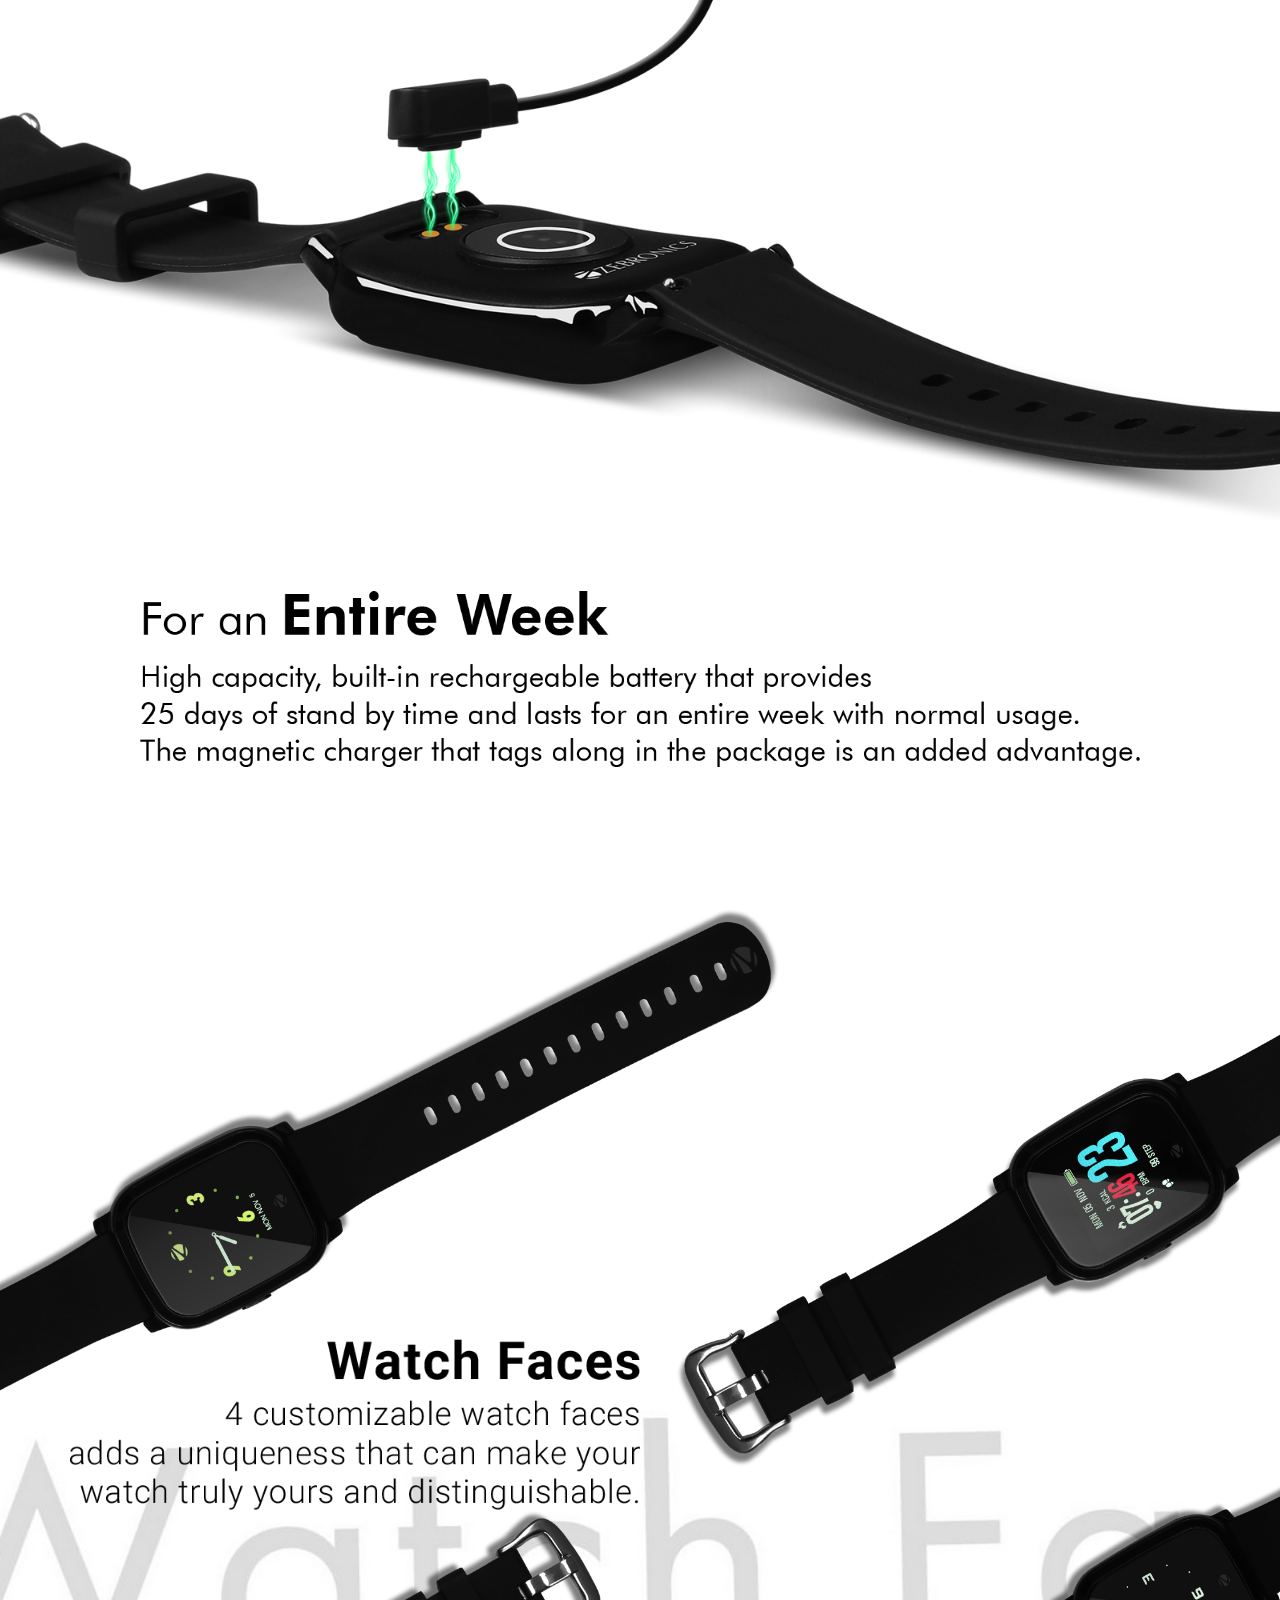
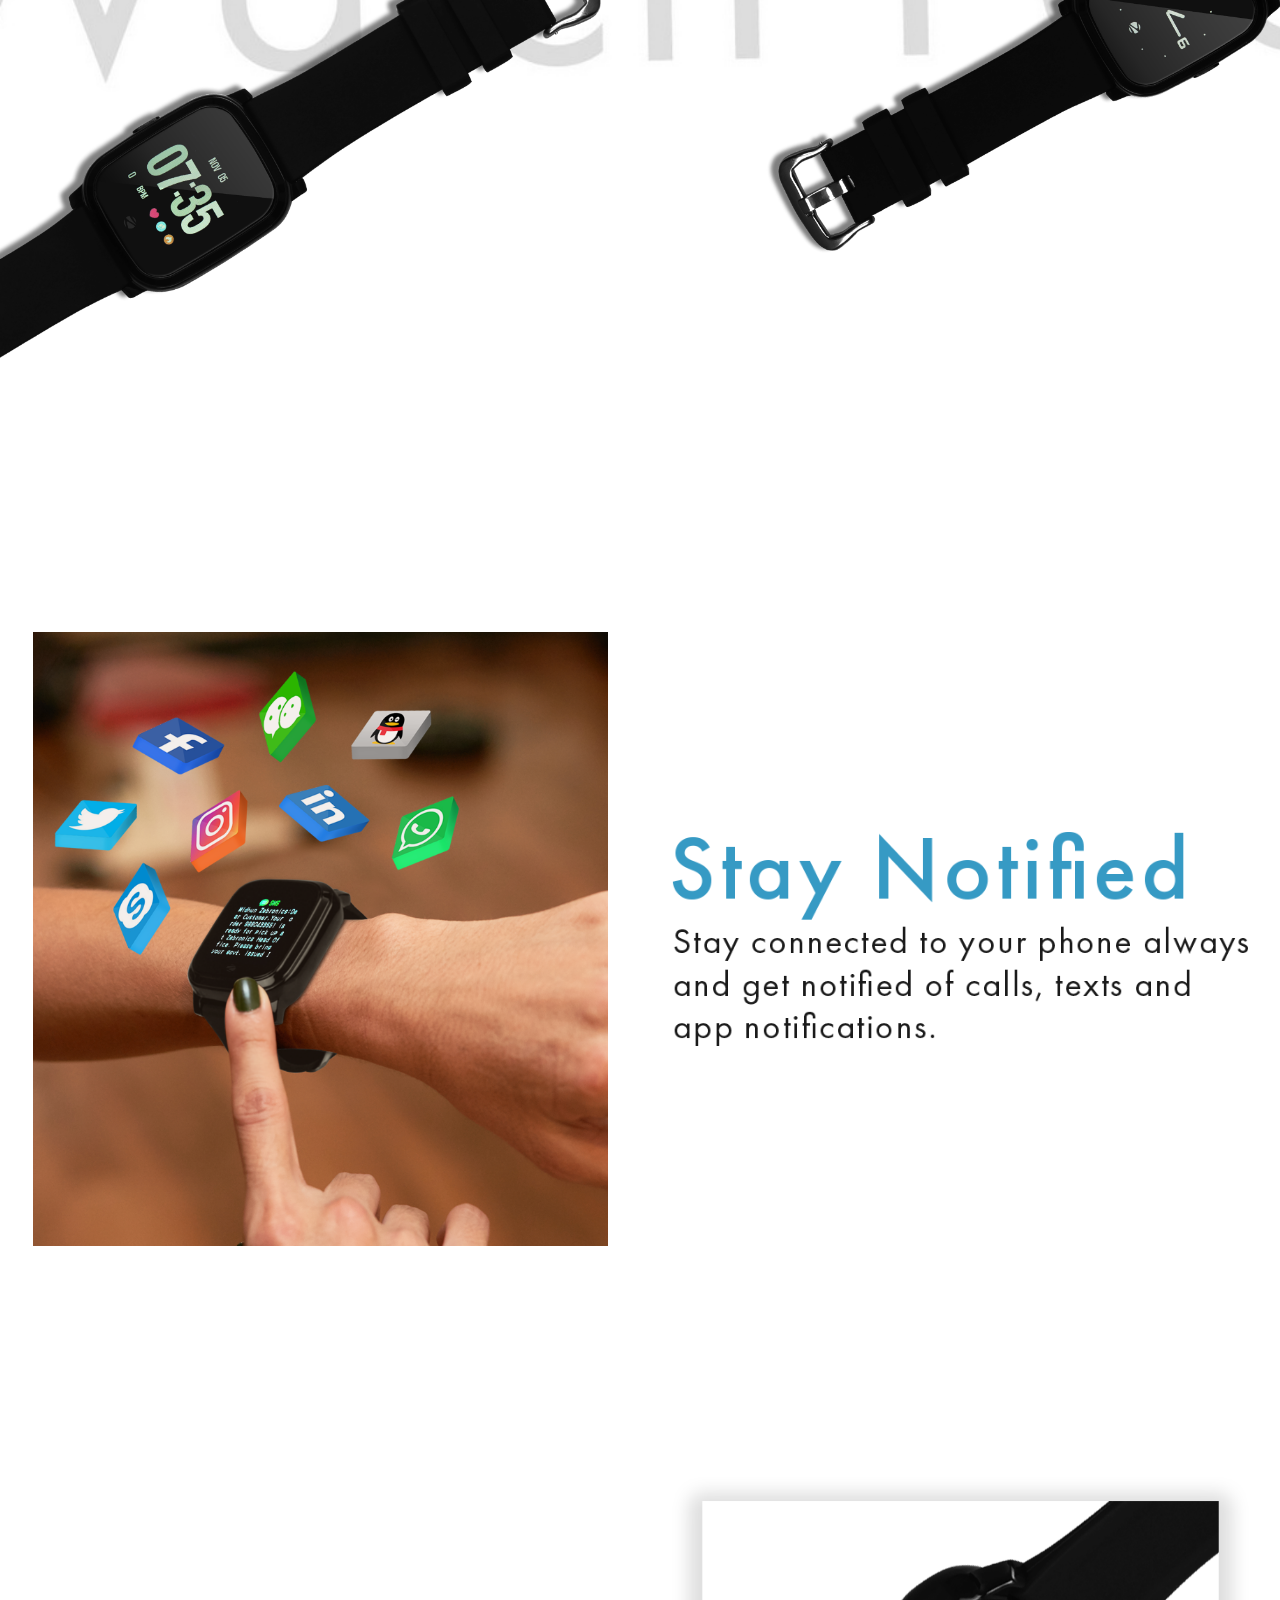
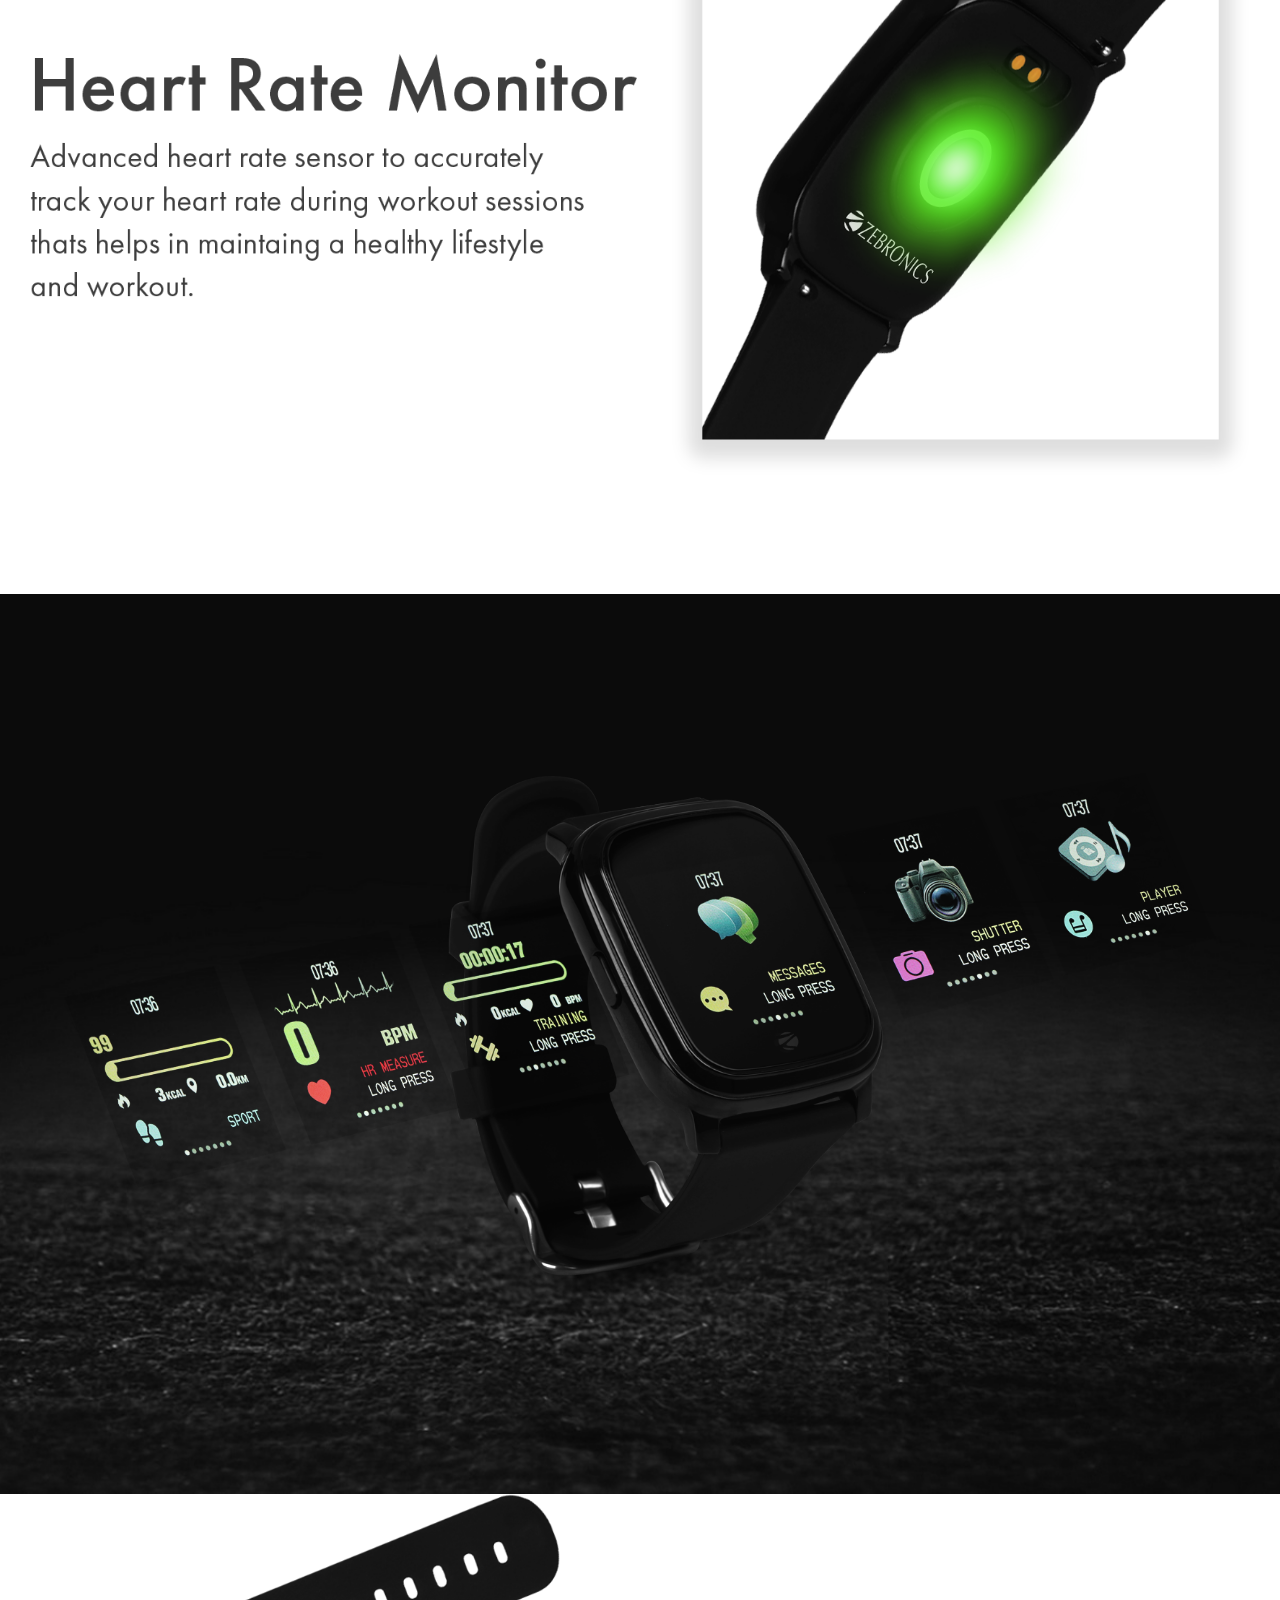
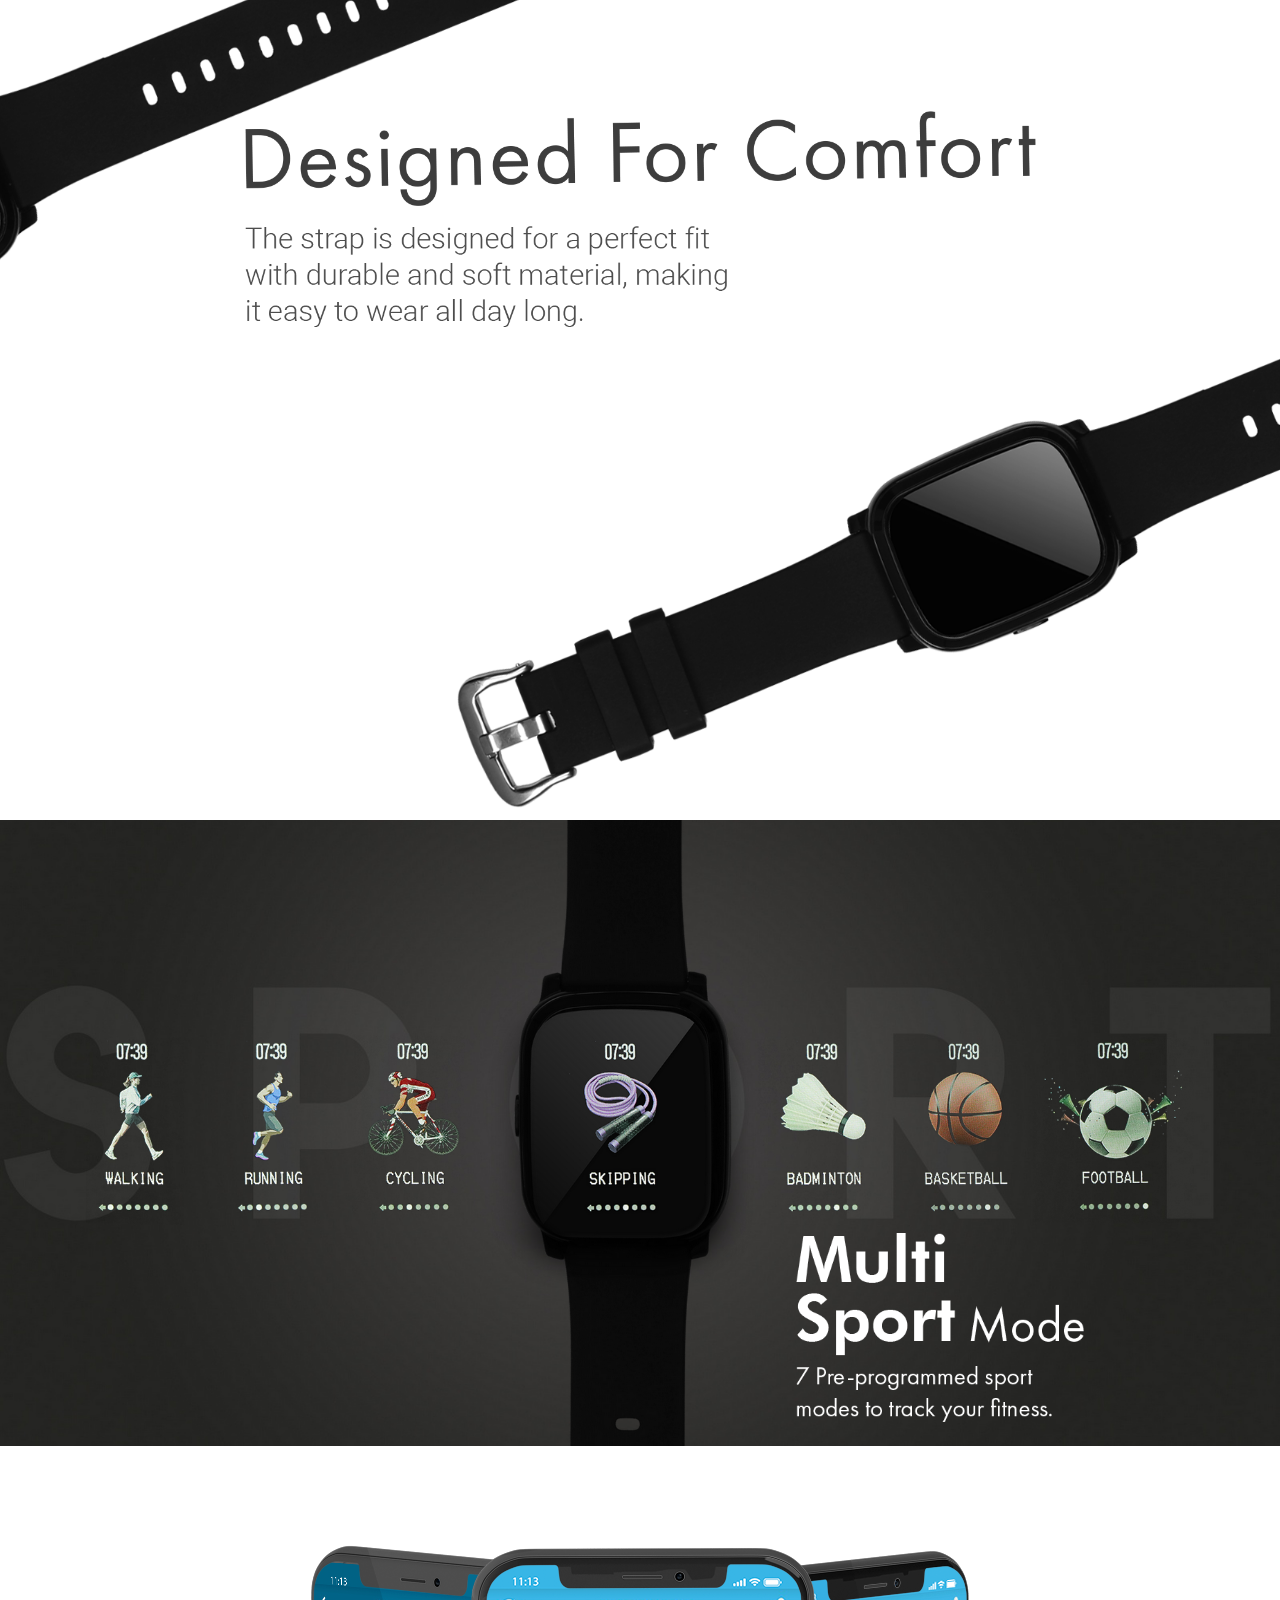
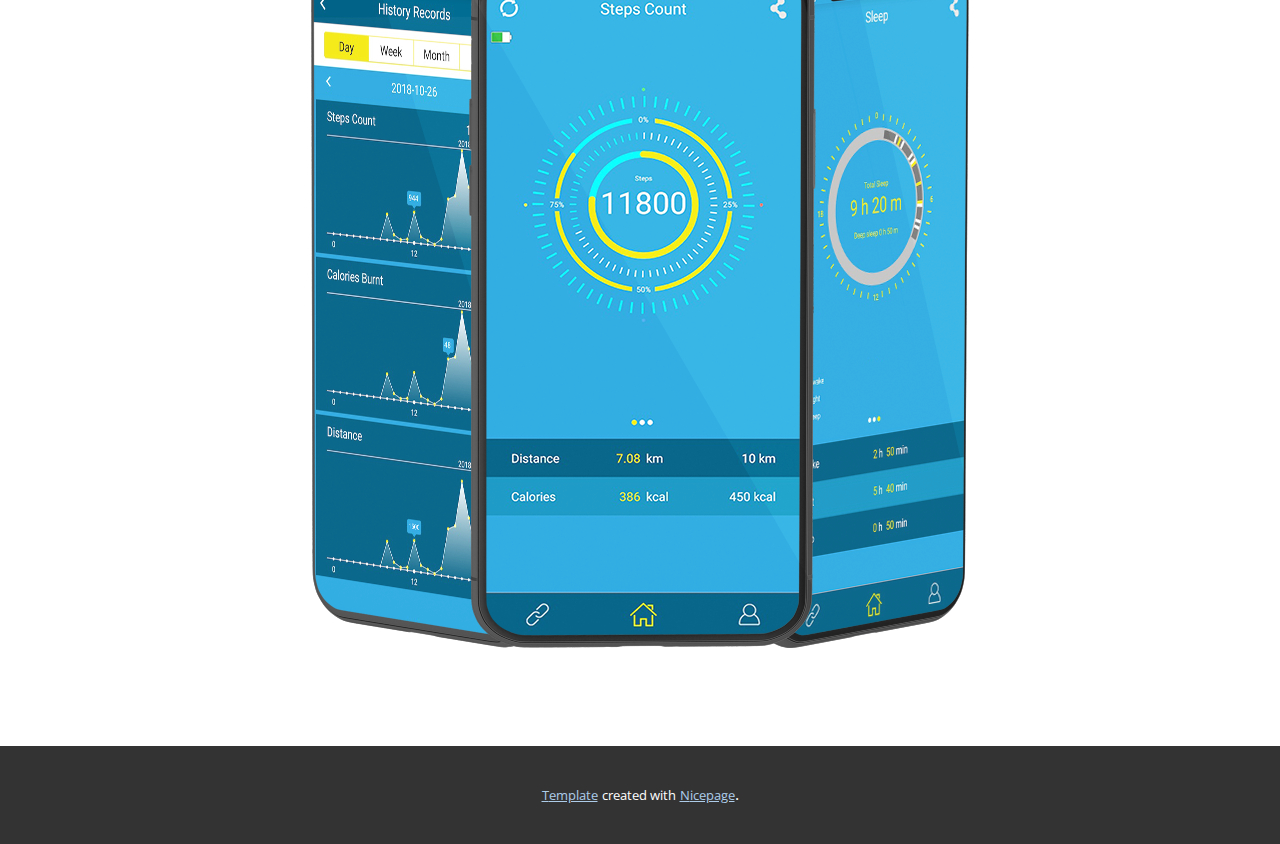
==== Page-1.html @ 2b34265b "initial commit" ====
<!DOCTYPE html>
<html style="font-size: 16px;">

<head>
    <meta name="viewport" content="width=device-width, initial-scale=1.0">
    <meta charset="utf-8">
    <meta name="keywords" content="">
    <meta name="description" content="">
    <meta name="page_type" content="np-template-header-footer-from-plugin">
    <title>Page 1</title>
    <link rel="stylesheet" href="nicepage.css" media="screen">
    <link rel="stylesheet" href="Page-1.css" media="screen">
    <script class="u-script" type="text/javascript" src="jquery.js" defer=""></script>
    <script class="u-script" type="text/javascript" src="nicepage.js" defer=""></script>
    <link id="u-google-font" rel="stylesheet" href="https://fonts.googleapis.com/css?family=Roboto:100,100i,300,300i,400,400i,500,500i,700,700i,900,900i|Open+Sans:300,300i,400,400i,600,600i,700,700i,800,800i">









    <script type="application/ld+json">
        {
        		"@context": "http://schema.org",
        		"@type": "Organization",
        		"name": "",
        		"url": "index.html"
        }
    </script>
    <meta property="og:title" content="Page 1">
    <meta property="og:type" content="website">
    <meta name="theme-color" content="#478ac9">
    <link rel="canonical" href="index.html">
    <meta property="og:url" content="index.html">
</head>

<body class="u-body">
    <section class="u-clearfix u-hidden-sm u-hidden-xs u-section-1" id="sec-c8ea">
        <div class="u-clearfix u-expanded-width u-layout-wrap u-layout-wrap-1">
            <div class="u-layout">
                <div class="u-layout-col">
                    <div class="u-container-style u-image u-layout-cell u-left-cell u-right-cell u-size-30 u-image-1" data-image-width="1900" data-image-height="881">
                        <div class="u-container-layout u-container-layout-1"></div>
                    </div>
                    <div class="u-container-style u-layout-cell u-left-cell u-right-cell u-size-30 u-layout-cell-2">
                        <div class="u-container-layout u-container-layout-2">
                            <img src="images/batterytxt.png" alt="" class="u-image u-image-default u-image-2" data-image-width="1417" data-image-height="250">
                        </div>
                    </div>
                </div>
            </div>
        </div>
    </section>
    <section class="u-clearfix u-hidden-sm u-hidden-xs u-image u-section-2" id="sec-03a7">
        <div class="u-clearfix u-sheet u-valign-bottom-lg u-valign-bottom-xl u-sheet-1">
            <img src="images/Group1copy2.png" alt="" class="u-image u-image-default u-image-1" data-image-width="1512" data-image-height="872">
            <img src="images/Group1copy3.png" alt="" class="u-image u-image-default u-image-2" data-image-width="1459" data-image-height="892">
            <img src="images/Group1copy.png" alt="" class="u-image u-image-default u-image-3" data-image-width="1566" data-image-height="976">
            <img src="images/facestxt.png" alt="" class="u-image u-image-default u-image-4" data-image-width="711" data-image-height="213">
            <img src="images/Group1.png" alt="" class="u-image u-image-default u-image-5" data-image-width="1464" data-image-height="954">
        </div>
    </section>
    <section class="u-clearfix u-hidden-lg u-hidden-md u-hidden-xl u-image u-section-3" id="sec-4ccc">
        <div class="u-clearfix u-sheet u-sheet-1">
            <img src="images/cmfmimg.png" alt="" class="u-image u-image-default u-image-1" data-image-width="314" data-image-height="1910">
            <img src="images/cmfmtxt.png" alt="" class="u-image u-image-default u-image-2" data-image-width="1025" data-image-height="282">
        </div>
    </section>
    <section class="u-clearfix u-valign-middle-xs u-section-4" id="sec-d850">
        <div class="u-clearfix u-expanded-width u-layout-wrap u-layout-wrap-1">
            <div class="u-layout">
                <div class="u-layout-row">
                    <div class="u-align-center-lg u-align-center-md u-align-center-sm u-align-center-xs u-container-style u-layout-cell u-left-cell u-size-30 u-layout-cell-1">
                        <div class="u-container-layout u-valign-middle u-container-layout-1">
                            <img src="images/notifiedimg.png" alt="" class="u-image u-image-default u-image-1" data-image-width="823" data-image-height="879">
                        </div>
                    </div>
                    <div class="u-align-center-lg u-align-center-md u-align-center-sm u-align-center-xs u-container-style u-layout-cell u-right-cell u-size-30 u-layout-cell-2">
                        <div class="u-container-layout u-valign-middle u-container-layout-2">
                            <img src="images/notifiedtxt.png" alt="" class="u-image u-image-default u-image-2" data-image-width="659" data-image-height="245">
                        </div>
                    </div>
                </div>
            </div>
        </div>
    </section>
    <section class="u-clearfix u-valign-middle-lg u-valign-middle-md u-valign-middle-sm u-valign-middle-xs u-section-5" id="sec-684a">
        <div class="u-clearfix u-expanded-width u-layout-wrap u-layout-wrap-1">
            <div class="u-layout">
                <div class="u-layout-row">
                    <div class="u-align-center-lg u-align-center-md u-align-center-sm u-align-center-xs u-container-style u-layout-cell u-left-cell u-size-30 u-layout-cell-1">
                        <div class="u-container-layout u-valign-middle u-container-layout-1">
                            <img src="images/hrmtxt.png" alt="" class="u-image u-image-default u-image-1" data-image-width="751" data-image-height="301">
                        </div>
                    </div>
                    <div class="u-align-center-lg u-align-center-md u-align-center-sm u-align-center-xs u-container-style u-layout-cell u-right-cell u-size-30 u-layout-cell-2">
                        <div class="u-container-layout u-valign-middle u-container-layout-2">
                            <img src="images/hrmimg.png" alt="" class="u-image u-image-default u-image-2" data-image-width="780" data-image-height="809">
                        </div>
                    </div>
                </div>
            </div>
        </div>
    </section>
    <section class="u-clearfix u-image u-section-6" id="sec-d4ac">
        <div class="u-clearfix u-sheet u-valign-middle u-sheet-1">
            <img src="images/functions.png" alt="" class="u-image u-image-default u-image-1" data-image-width="1596" data-image-height="752">
        </div>
    </section>
    <section class="u-align-center-lg u-align-center-md u-align-center-sm u-align-center-xs u-clearfix u-hidden-sm u-hidden-xs u-section-7" id="sec-c87b">
        <div class="u-clearfix u-expanded-width u-layout-wrap u-layout-wrap-1">
            <div class="u-gutter-0 u-layout">
                <div class="u-layout-col">
                    <div class="u-container-style u-hidden-sm u-hidden-xs u-layout-cell u-left-cell u-right-cell u-size-30 u-layout-cell-1">
                        <div class="u-container-layout u-valign-top-xl u-container-layout-1">
                            <img src="images/comforti2.png" alt="" class="u-image u-image-default u-image-1" data-image-width="1582" data-image-height="766">
                            <img src="images/comforttxt.png" alt="" class="u-image u-image-default u-image-2" data-image-width="1288" data-image-height="352">
                            <img src="images/comforti2.png" alt="" class="u-image u-image-default u-image-3" data-image-width="1582" data-image-height="766">
                        </div>
                    </div>
                    <div class="u-container-style u-layout-cell u-left-cell u-right-cell u-size-30 u-layout-cell-2">
                        <div class="u-container-layout u-container-layout-2"></div>
                    </div>
                </div>
            </div>
        </div>
    </section>
    <section class="u-align-center u-clearfix u-hidden-sm u-hidden-xs u-image u-section-8" id="sec-77e2">
        <div class="u-clearfix u-sheet u-valign-middle u-sheet-1">
            <img src="images/sportmodeimg.png" alt="" class="u-border-no-bottom u-border-no-left u-border-no-right u-border-no-top u-image u-image-default u-image-1" data-image-width="1768" data-image-height="1000">
            <img src="images/sporttxt.png" alt="" class="u-image u-image-default u-image-2" data-image-width="405" data-image-height="266">
        </div>
    </section>
    <section class="u-clearfix u-section-9" id="sec-fd3b">
        <div class="u-clearfix u-sheet u-valign-middle-xl u-sheet-1">
            <img src="images/p3r.png" alt="" class="u-image u-image-default u-image-1" data-image-width="216" data-image-height="697">
            <img src="images/p2l.png" alt="" class="u-image u-image-default u-image-2" data-image-width="233" data-image-height="703">
            <img src="images/p1c.png" alt="" class="u-image u-image-default u-image-3" data-image-width="347" data-image-height="700">
        </div>
    </section>


    <section class="u-backlink u-clearfix u-grey-80">
        <a class="u-link" href="https://nicepage.com/html" target="_blank">
        <span>Template</span>
      </a>
        <p class="u-text">
            <span>created with</span>
        </p>
        <a class="u-link" href="https://nicepage.com" target="_blank">
        <span>Nicepage</span>
      </a>.

    </section>
</body>

</html>
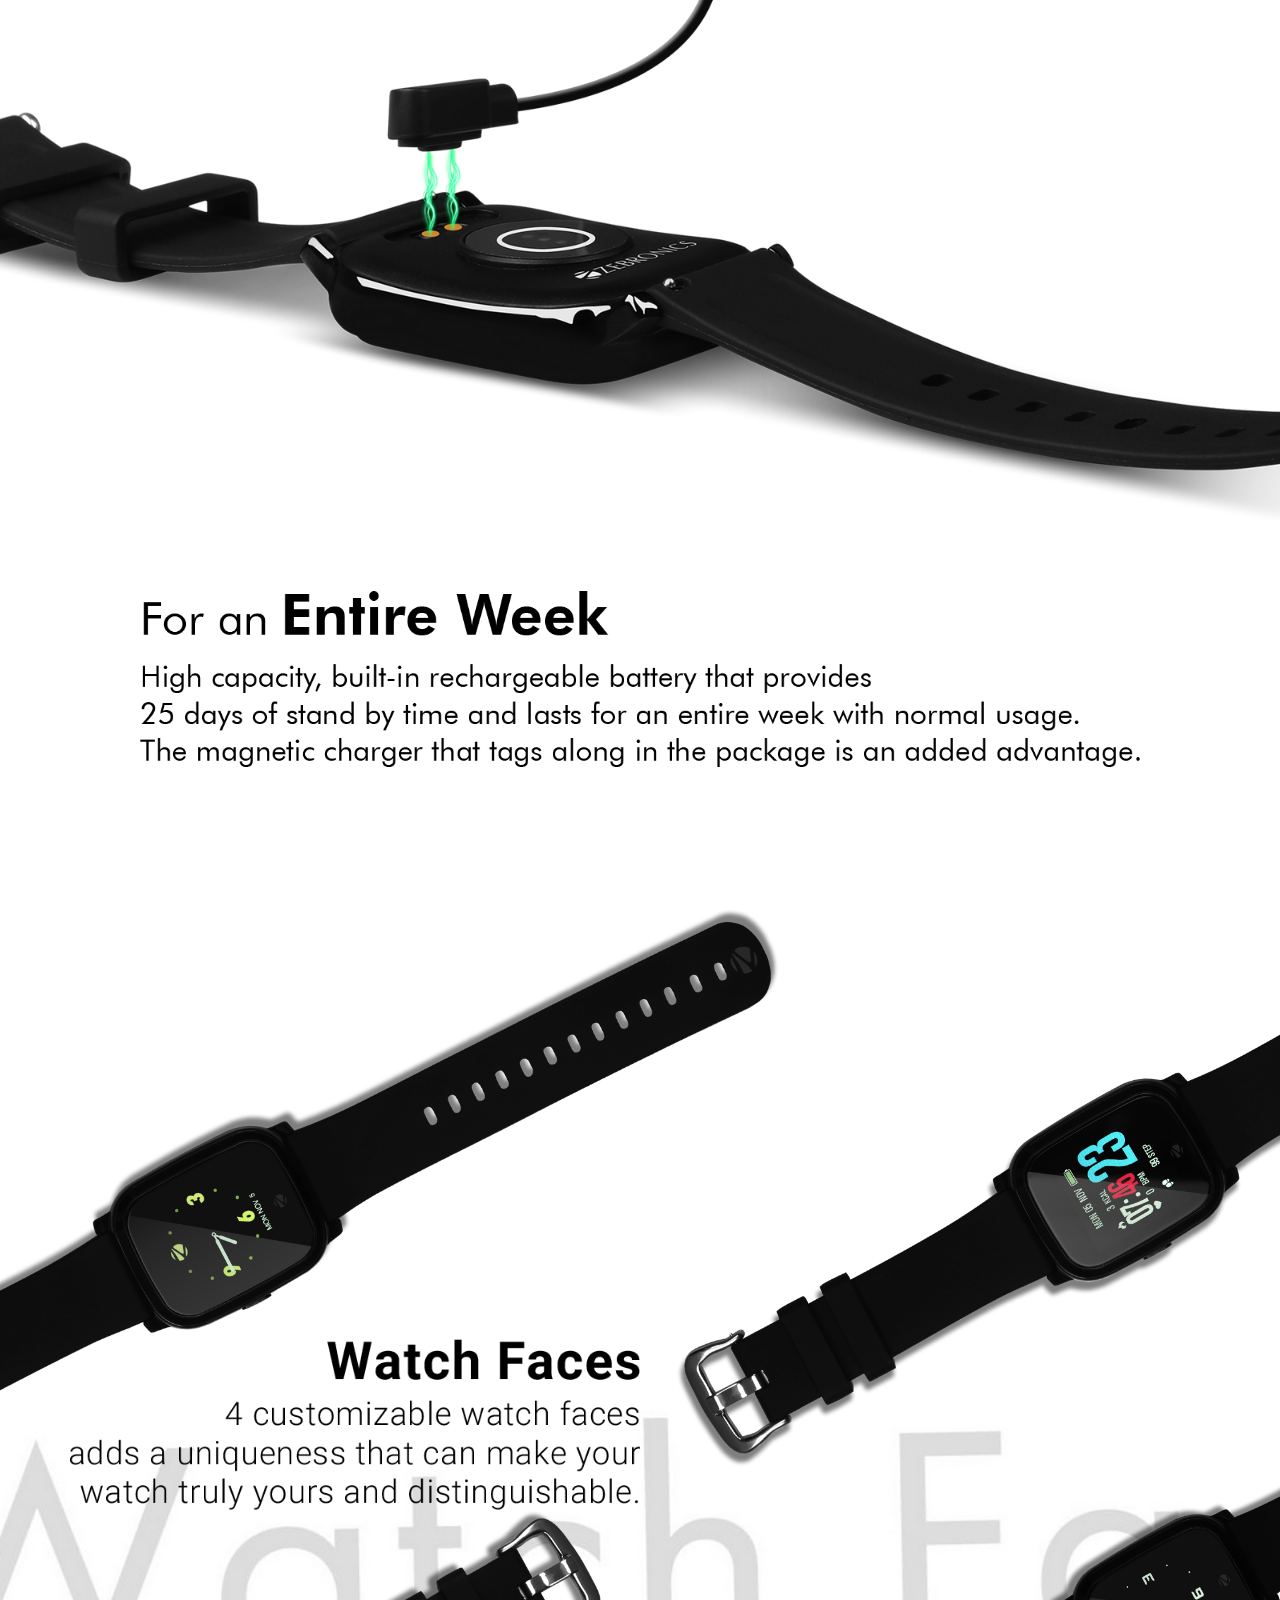
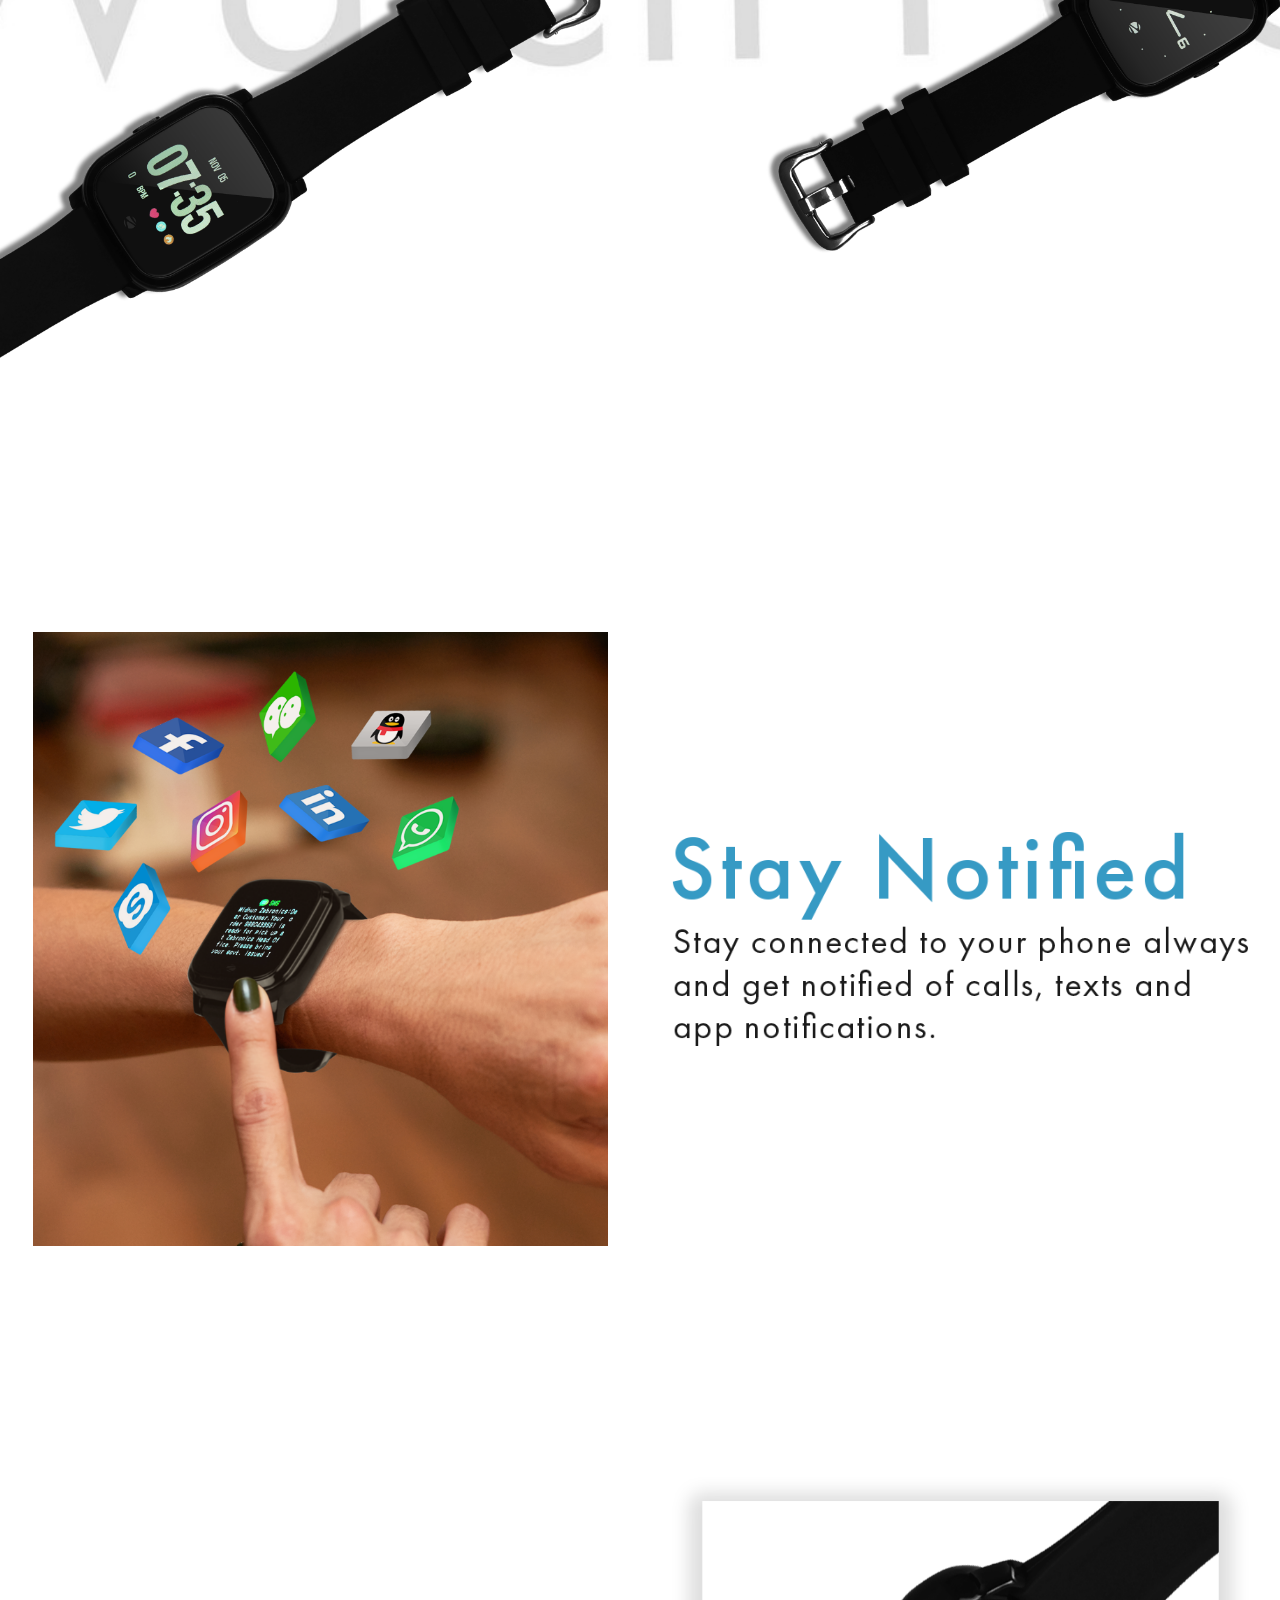
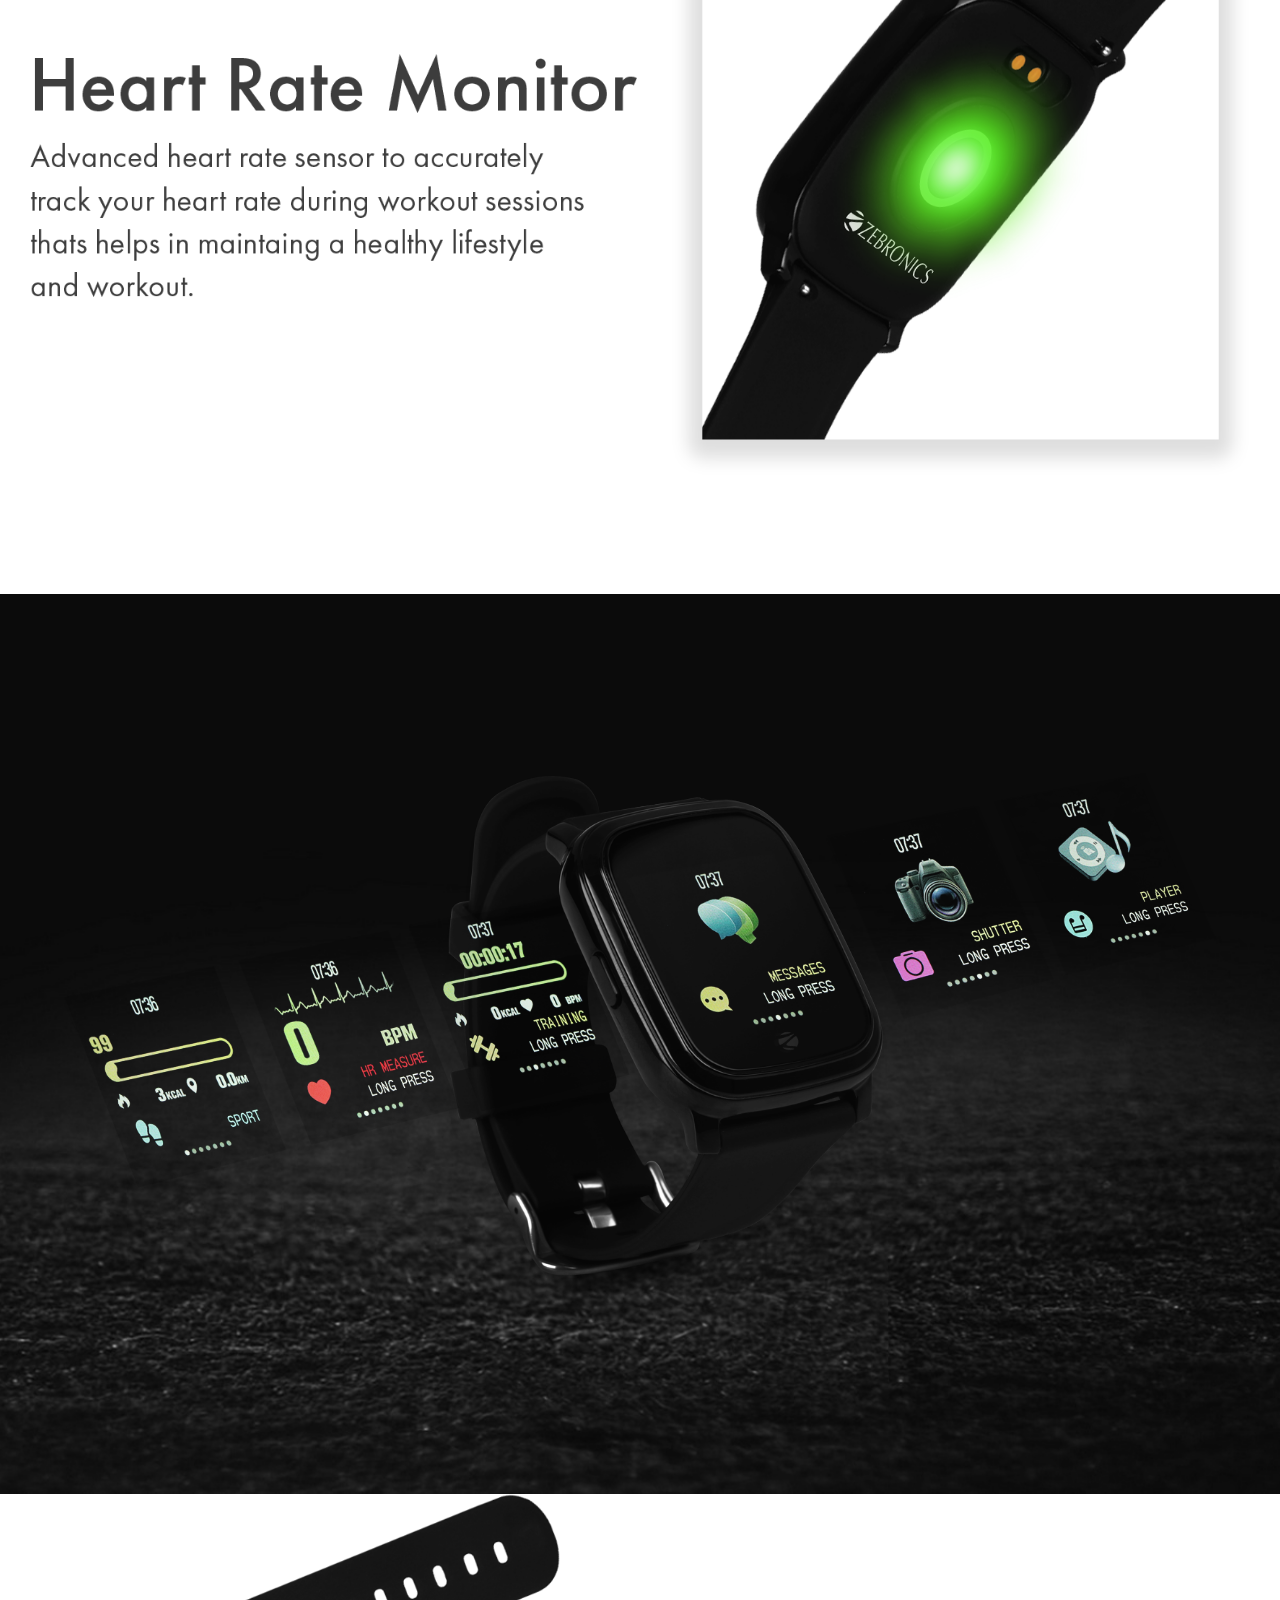
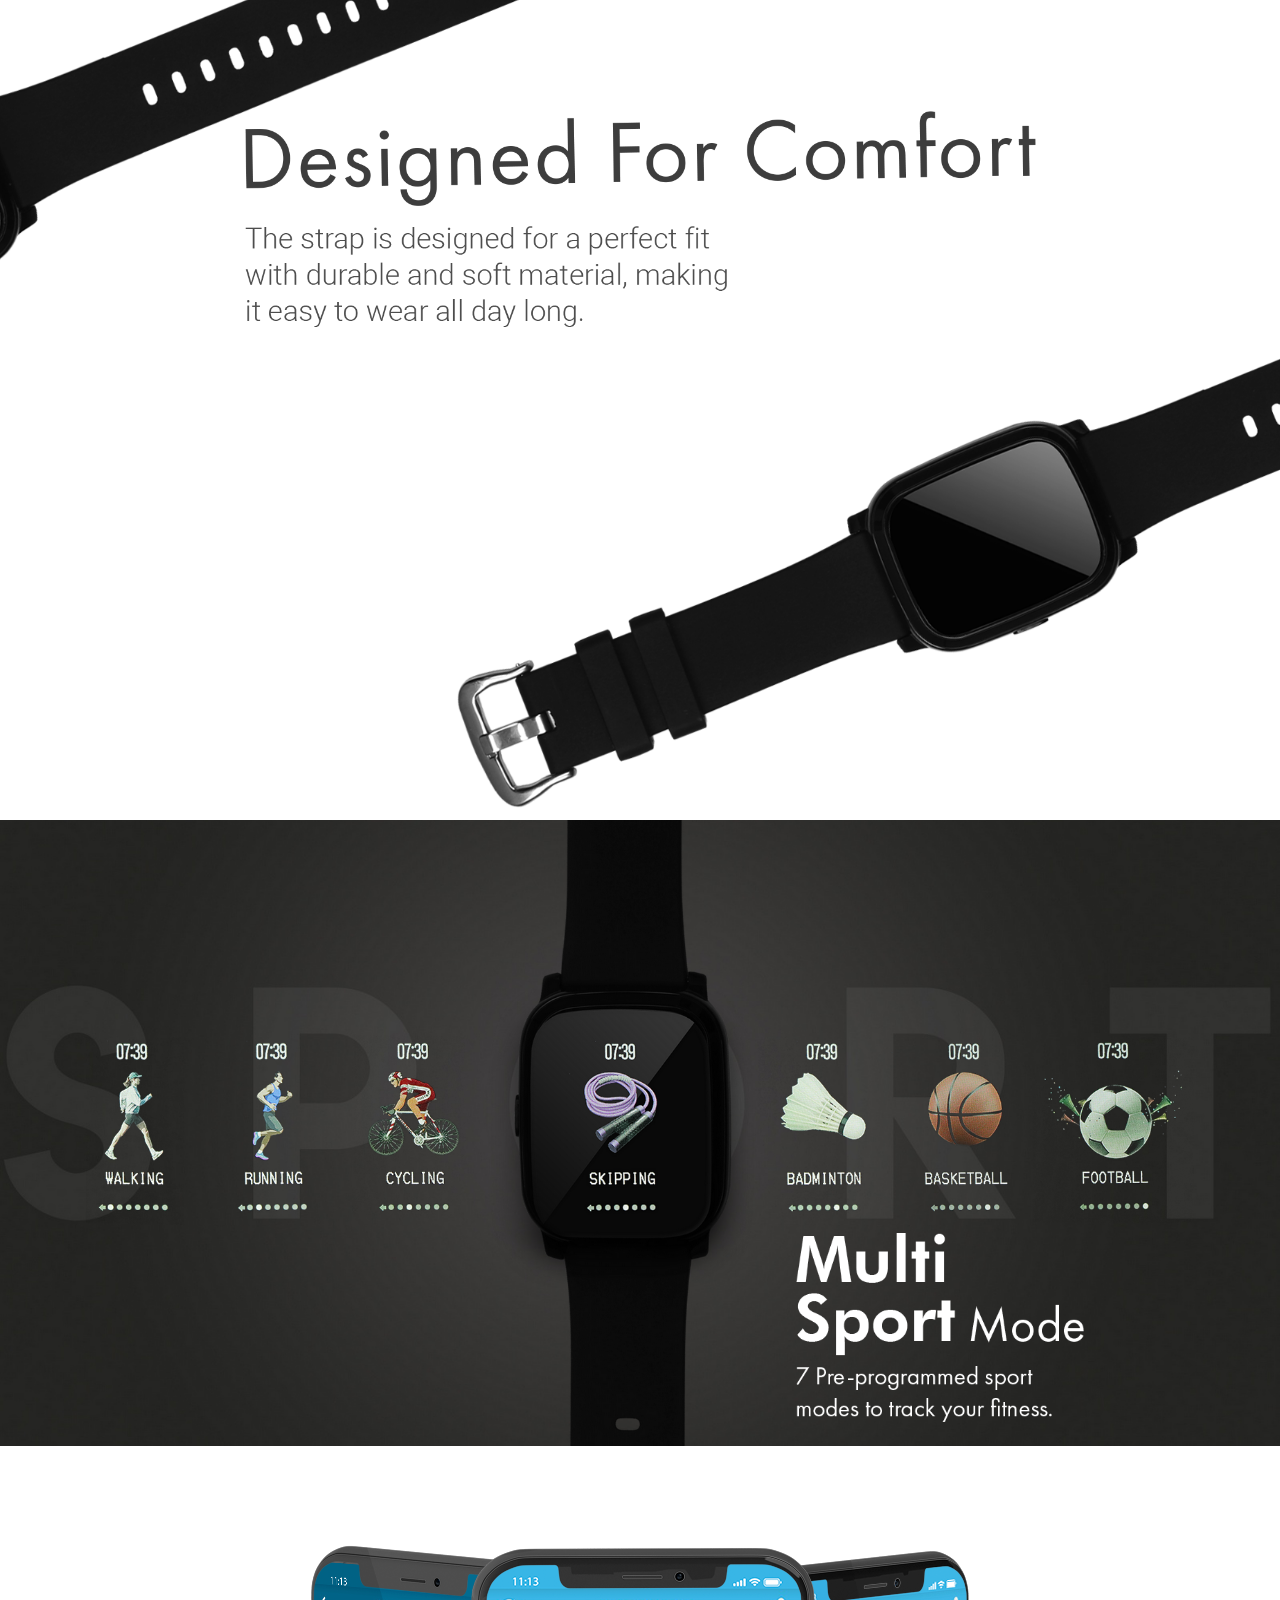
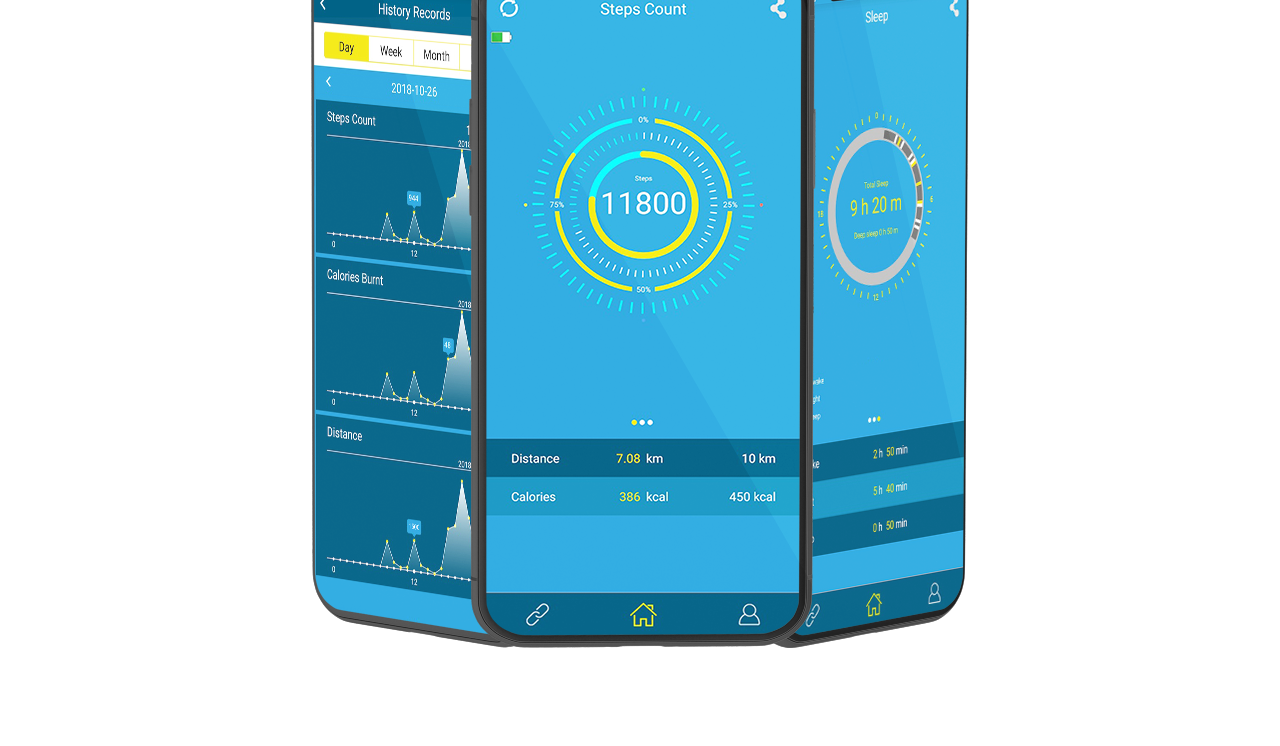
==== commit ff5798e9: "d" ====
--- a/Page-1.html
+++ b/Page-1.html
@@ -143,18 +143,7 @@
     </section>
 
 
-    <section class="u-backlink u-clearfix u-grey-80">
-        <a class="u-link" href="https://nicepage.com/html" target="_blank">
-        <span>Template</span>
-      </a>
-        <p class="u-text">
-            <span>created with</span>
-        </p>
-        <a class="u-link" href="https://nicepage.com" target="_blank">
-        <span>Nicepage</span>
-      </a>.
 
-    </section>
 </body>
 
 </html>